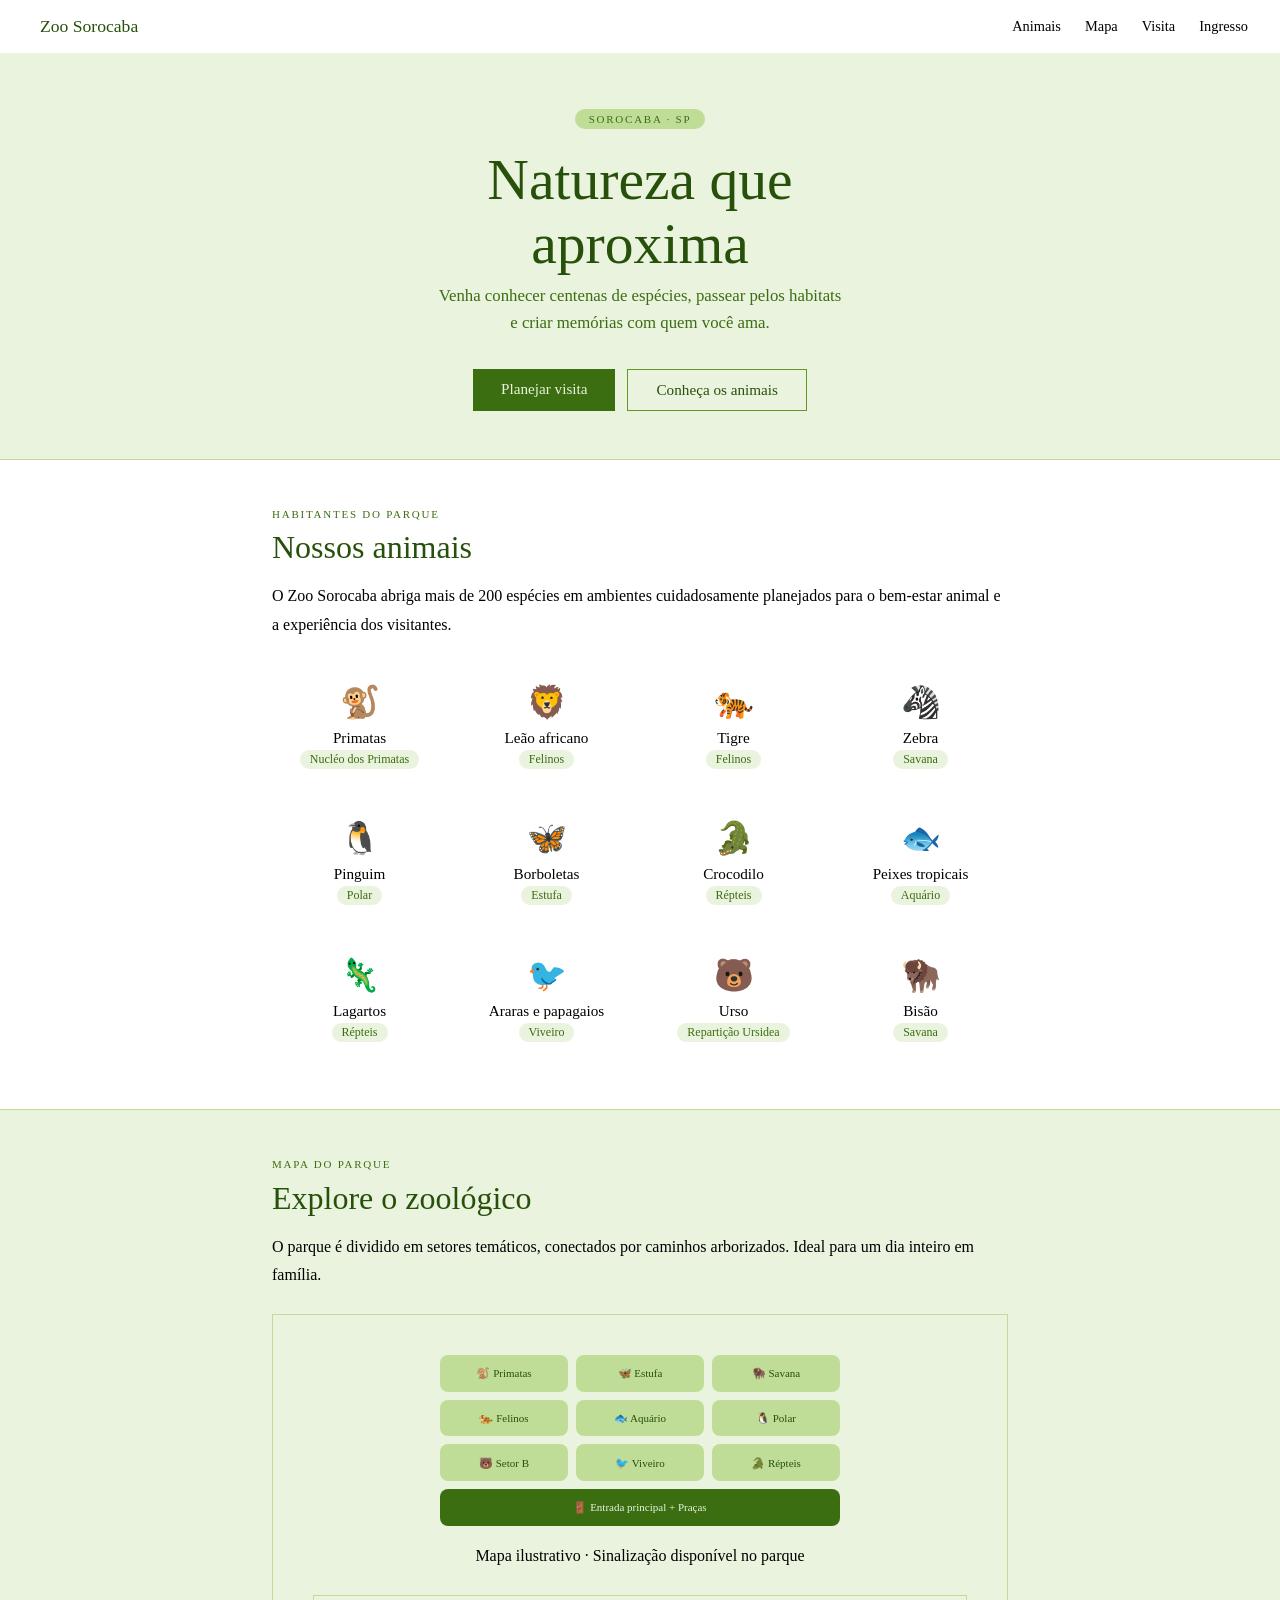
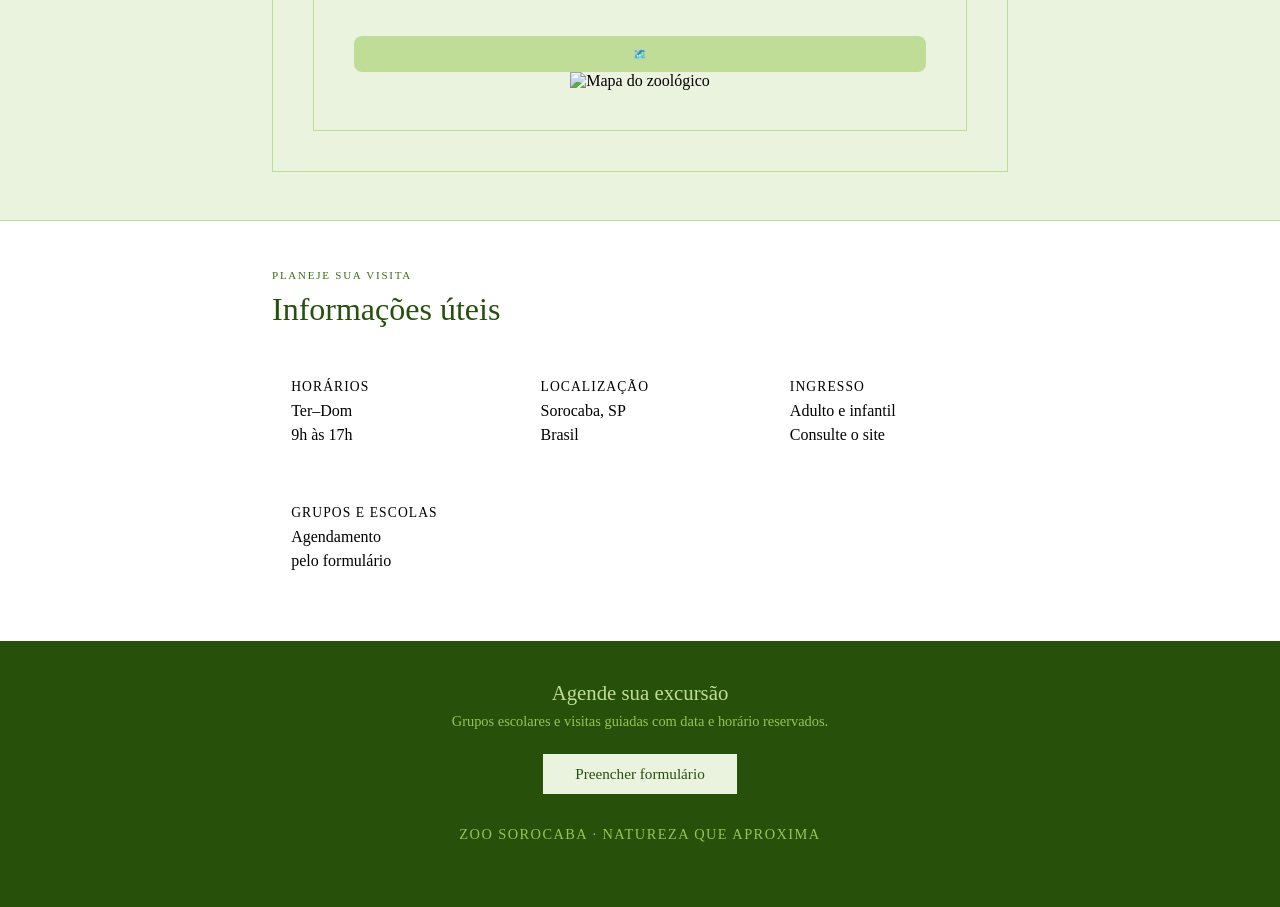
==== zoo_sorocaba_site.html @ bee0865f "Add files via upload" ====
<style>
* { box-sizing: border-box; margin: 0; padding: 0; }

.zoo-root { font-family: var(--font-sans); color: var(--color-text-primary); }

.hero {
  background: #EAF3DE;
  padding: 3.5rem 2rem 3rem;
  text-align: center;
  border-bottom: 0.5px solid #C0DD97;
}
.hero-eyebrow {
  display: inline-block;
  font-size: 11px;
  letter-spacing: 0.16em;
  text-transform: uppercase;
  color: #3B6D11;
  background: #C0DD97;
  padding: 4px 14px;
  border-radius: 20px;
  margin-bottom: 1.2rem;
}
.hero h1 {
  font-size: clamp(2.2rem, 7vw, 3.6rem);
  font-weight: 500;
  color: #27500A;
  line-height: 1.1;
  margin-bottom: 0.5rem;
}
.hero-sub {
  font-size: 1.05rem;
  color: #3B6D11;
  margin-bottom: 2rem;
  line-height: 1.6;
}
.hero-actions { display: flex; gap: 12px; justify-content: center; flex-wrap: wrap; }
.btn-primary {
  display: inline-block;
  background: #3B6D11;
  color: #EAF3DE;
  font-size: 0.95rem;
  font-weight: 500;
  padding: 11px 28px;
  border-radius: var(--border-radius-md);
  text-decoration: none;
  border: none;
  cursor: pointer;
}
.btn-secondary {
  display: inline-block;
  background: transparent;
  color: #27500A;
  font-size: 0.95rem;
  padding: 11px 28px;
  border-radius: var(--border-radius-md);
  text-decoration: none;
  border: 1px solid #639922;
  cursor: pointer;
}

.nav {
  display: flex;
  align-items: center;
  justify-content: space-between;
  padding: 1rem 2rem;
  border-bottom: 0.5px solid var(--color-border-tertiary);
  background: var(--color-background-primary);
}
.nav-logo {
  font-size: 1.1rem;
  font-weight: 500;
  color: #27500A;
  display: flex;
  align-items: center;
  gap: 8px;
}
.nav-links {
  display: flex;
  gap: 1.5rem;
  list-style: none;
  font-size: 0.9rem;
}
.nav-links a { color: var(--color-text-secondary); text-decoration: none; }

.section { padding: 3rem 2rem; max-width: 800px; margin: 0 auto; }

.section-label {
  font-size: 11px;
  letter-spacing: 0.16em;
  text-transform: uppercase;
  color: #3B6D11;
  margin-bottom: 0.6rem;
  display: block;
}
.section h2 {
  font-size: clamp(1.5rem, 4vw, 2rem);
  font-weight: 500;
  color: #27500A;
  margin-bottom: 1rem;
}
.section p {
  font-size: 1rem;
  color: var(--color-text-secondary);
  line-height: 1.8;
}

.divider { border: none; border-top: 0.5px solid var(--color-border-tertiary); }

.animals-grid {
  display: grid;
  grid-template-columns: repeat(auto-fit, minmax(150px, 1fr));
  gap: 12px;
  margin-top: 1.5rem;
}
.animal-card {
  background: var(--color-background-primary);
  border: 0.5px solid var(--color-border-tertiary);
  border-radius: var(--border-radius-lg);
  padding: 1.2rem 1rem;
  text-align: center;
}
.animal-emoji { font-size: 2rem; margin-bottom: 8px; }
.animal-name {
  font-size: 0.95rem;
  font-weight: 500;
  color: var(--color-text-primary);
  margin-bottom: 3px;
}
.animal-sector {
  font-size: 12px;
  color: #3B6D11;
  background: #EAF3DE;
  padding: 2px 10px;
  border-radius: 12px;
  display: inline-block;
}

.bg-green {
  background: #EAF3DE;
  border-top: 0.5px solid #C0DD97;
  border-bottom: 0.5px solid #C0DD97;
}

.infos-grid {
  display: grid;
  grid-template-columns: repeat(auto-fit, minmax(180px, 1fr));
  gap: 12px;
  margin-top: 1.5rem;
}
.info-card {
  background: var(--color-background-primary);
  border: 0.5px solid var(--color-border-tertiary);
  border-radius: var(--border-radius-lg);
  padding: 1.2rem;
}
.info-icon {
  font-size: 1.3rem;
  margin-bottom: 8px;
  color: #3B6D11;
}
.info-title {
  font-size: 0.85rem;
  font-weight: 500;
  color: var(--color-text-secondary);
  text-transform: uppercase;
  letter-spacing: 0.08em;
  margin-bottom: 4px;
}
.info-value {
  font-size: 1rem;
  color: var(--color-text-primary);
  line-height: 1.5;
}

.map-placeholder {
  background: #EAF3DE;
  border: 0.5px solid #C0DD97;
  border-radius: var(--border-radius-lg);
  padding: 2.5rem;
  text-align: center;
  margin-top: 1.5rem;
}
.map-grid {
  display: grid;
  grid-template-columns: repeat(3, 1fr);
  gap: 8px;
  max-width: 400px;
  margin: 0 auto 1rem;
}
.map-cell {
  background: #C0DD97;
  border-radius: 8px;
  padding: 0.7rem 0.5rem;
  font-size: 11px;
  color: #27500A;
  font-weight: 500;
  text-align: center;
  line-height: 1.3;
}
.map-cell.entrada {
  grid-column: span 3;
  background: #3B6D11;
  color: #EAF3DE;
}
.map-caption { font-size: 12px; color: #639922; margin-top: 0.5rem; }

.footer-band {
  background: #27500A;
  padding: 2.5rem 2rem;
  text-align: center;
}
.footer-band h3 { font-size: 1.3rem; font-weight: 500; color: #C0DD97; margin-bottom: 0.5rem; }
.footer-band p { font-size: 0.9rem; color: #97C459; margin-bottom: 1.5rem; }
.footer-band a {
  display: inline-block;
  background: #EAF3DE;
  color: #27500A;
  font-size: 0.95rem;
  font-weight: 500;
  padding: 11px 32px;
  border-radius: var(--border-radius-md);
  text-decoration: none;
}
.footer-fine {
  margin-top: 2rem;
  font-size: 11px;
  color: #3B6D11;
  letter-spacing: 0.1em;
  text-transform: uppercase;
}
</style>
<!DOCTYPE html>
<html lang="pt-BR">
<head>
  <meta charset="UTF-8" />
  <meta name="viewport" content="width=device-width, initial-scale=1.0"/>
  <title>Zoológico de Sorocaba</title>
  <link href="https://fonts.googleapis.com/css2?family=Cormorant+Garamond:ital,wght@0,300;0,400;0,600;1,300;1,400&family=IM+Fell+English:ital@0;1&family=Cinzel:wght@400;600&display=swap" rel="stylesheet"/>
  <link rel="icon" type="image/x-icon" href="IconZOO.jpeg">
  
</head>


<body>
<div class="zoo-root">

  <nav class="nav">
    <div class="nav-logo">
      <i class="ti ti-leaf" aria-hidden="true" style="font-size:20px;"></i>
      Zoo Sorocaba
    </div>
    <ul class="nav-links">
      <li><a href="#">Animais</a></li>
      <li><a href="#">Mapa</a></li>
      <li><a href="#">Visita</a></li>
      <li><a href="#">Ingresso</a></li>
    </ul>
  </nav>

  <div class="hero">
    <span class="hero-eyebrow">Sorocaba · SP</span>
    <h1>Natureza que<br>aproxima</h1>
    <p class="hero-sub">Venha conhecer centenas de espécies, passear pelos habitats<br>e criar memórias com quem você ama.</p>
    <div class="hero-actions">
      <a href="https://forms.gle/qvpczK7C5ZkWPb7dA" target="_blank" class="btn-primary">Planejar visita</a>
      <a href="#animais" class="btn-secondary">Conheça os animais</a>
    </div>
  </div>

  <section class="section" id="animais">
    <span class="section-label">Habitantes do parque</span>
    <h2>Nossos animais</h2>
    <p>O Zoo Sorocaba abriga mais de 200 espécies em ambientes cuidadosamente planejados para o bem-estar animal e a experiência dos visitantes.</p>

    <div class="animals-grid">
      <div class="animal-card">
        <div class="animal-emoji">🐒</div>
        <div class="animal-name">Primatas</div>
        <div class="animal-sector">Nucléo dos Primatas</div>
      </div>
      <div class="animal-card">
        <div class="animal-emoji">🦁</div>
        <div class="animal-name">Leão africano</div>
        <div class="animal-sector">Felinos</div>
      </div>
      <div class="animal-card">
        <div class="animal-emoji">🐅</div>
        <div class="animal-name">Tigre</div>
        <div class="animal-sector">Felinos</div>
      </div>
      <div class="animal-card">
        <div class="animal-emoji">🦓</div>
        <div class="animal-name">Zebra</div>
        <div class="animal-sector">Savana</div>
      </div>
      <div class="animal-card">
        <div class="animal-emoji">🐧</div>
        <div class="animal-name">Pinguim</div>
        <div class="animal-sector">Polar</div>
      </div>
      <div class="animal-card">
        <div class="animal-emoji">🦋</div>
        <div class="animal-name">Borboletas</div>
        <div class="animal-sector">Estufa</div>
      </div>
      <div class="animal-card">
        <div class="animal-emoji">🐊</div>
        <div class="animal-name">Crocodilo</div>
        <div class="animal-sector">Répteis</div>
      </div>
      <div class="animal-card">
        <div class="animal-emoji">🐟</div>
        <div class="animal-name">Peixes tropicais</div>
        <div class="animal-sector">Aquário</div>
      </div>
      <div class="animal-card">
        <div class="animal-emoji">🦎</div>
        <div class="animal-name">Lagartos</div>
        <div class="animal-sector">Répteis</div>
      </div>
      <div class="animal-card">
        <div class="animal-emoji">🐦</div>
        <div class="animal-name">Araras e papagaios</div>
        <div class="animal-sector">Viveiro</div>
      </div>
      <div class="animal-card">
        <div class="animal-emoji">🐻</div>
        <div class="animal-name">Urso</div>
        <div class="animal-sector">Repartição Ursidea</div>
      </div>
      <div class="animal-card">
        <div class="animal-emoji">🦬</div>
        <div class="animal-name">Bisão</div>
        <div class="animal-sector">Savana</div>
      </div>
    </div>
  </section>

  <hr class="divider">

  <div class="bg-green">
    <section class="section">
      <span class="section-label">Mapa do parque</span>
      <h2>Explore o zoológico</h2>
      <p>O parque é dividido em setores temáticos, conectados por caminhos arborizados. Ideal para um dia inteiro em família.</p>

      <div class="map-placeholder">
        <div class="map-grid">
          <div class="map-cell">🐒 Primatas</div>
          <div class="map-cell">🦋 Estufa</div>
          <div class="map-cell">🦬 Savana</div>
          <div class="map-cell">🐅 Felinos</div>
          <div class="map-cell">🐟 Aquário</div>
          <div class="map-cell">🐧 Polar</div>
          <div class="map-cell">🐻 Setor B</div>
          <div class="map-cell">🐦 Viveiro</div>
          <div class="map-cell">🐊 Répteis</div>
          <div class="map-cell entrada">🚪 Entrada principal + Praças</div>
        </div>
        <p class="map-caption">Mapa ilustrativo · Sinalização disponível no parque</p>
        <div class="map-placeholder">
          <div class="map-cell">🗺️</div>
          <img src="mapaZOO.jpg" alt="Mapa do zoológico">
        </div>
      </div>
    </section>
  </div>

  <hr class="divider">

  <section class="section">
    <span class="section-label">Planeje sua visita</span>
    <h2>Informações úteis</h2>

    <div class="infos-grid">
      <div class="info-card">
        <div class="info-icon"><i class="ti ti-clock" aria-hidden="true"></i></div>
        <div class="info-title">Horários</div>
        <div class="info-value">Ter–Dom<br>9h às 17h</div>
      </div>
      <div class="info-card">
        <div class="info-icon"><i class="ti ti-map-pin" aria-hidden="true"></i></div>
        <div class="info-title">Localização</div>
        <div class="info-value">Sorocaba, SP<br>Brasil</div>
      </div>
      <div class="info-card">
        <div class="info-icon"><i class="ti ti-ticket" aria-hidden="true"></i></div>
        <div class="info-title">Ingresso</div>
        <div class="info-value">Adulto e infantil<br>Consulte o site</div>
      </div>
      <div class="info-card">
        <div class="info-icon"><i class="ti ti-users" aria-hidden="true"></i></div>
        <div class="info-title">Grupos e escolas</div>
        <div class="info-value">Agendamento<br>pelo formulário</div>
      </div>
    </div>
  </section>

  <div class="footer-band">
    <h3>Agende sua excursão</h3>
    <p>Grupos escolares e visitas guiadas com data e horário reservados.</p>
    <a href="https://forms.gle/qvpczK7C5ZkWPb7dA" target="_blank">Preencher formulário</a>
    <p class="footer-fine">Zoo Sorocaba · Natureza que aproxima</p>
  </div>

</div>
</body>
</html>
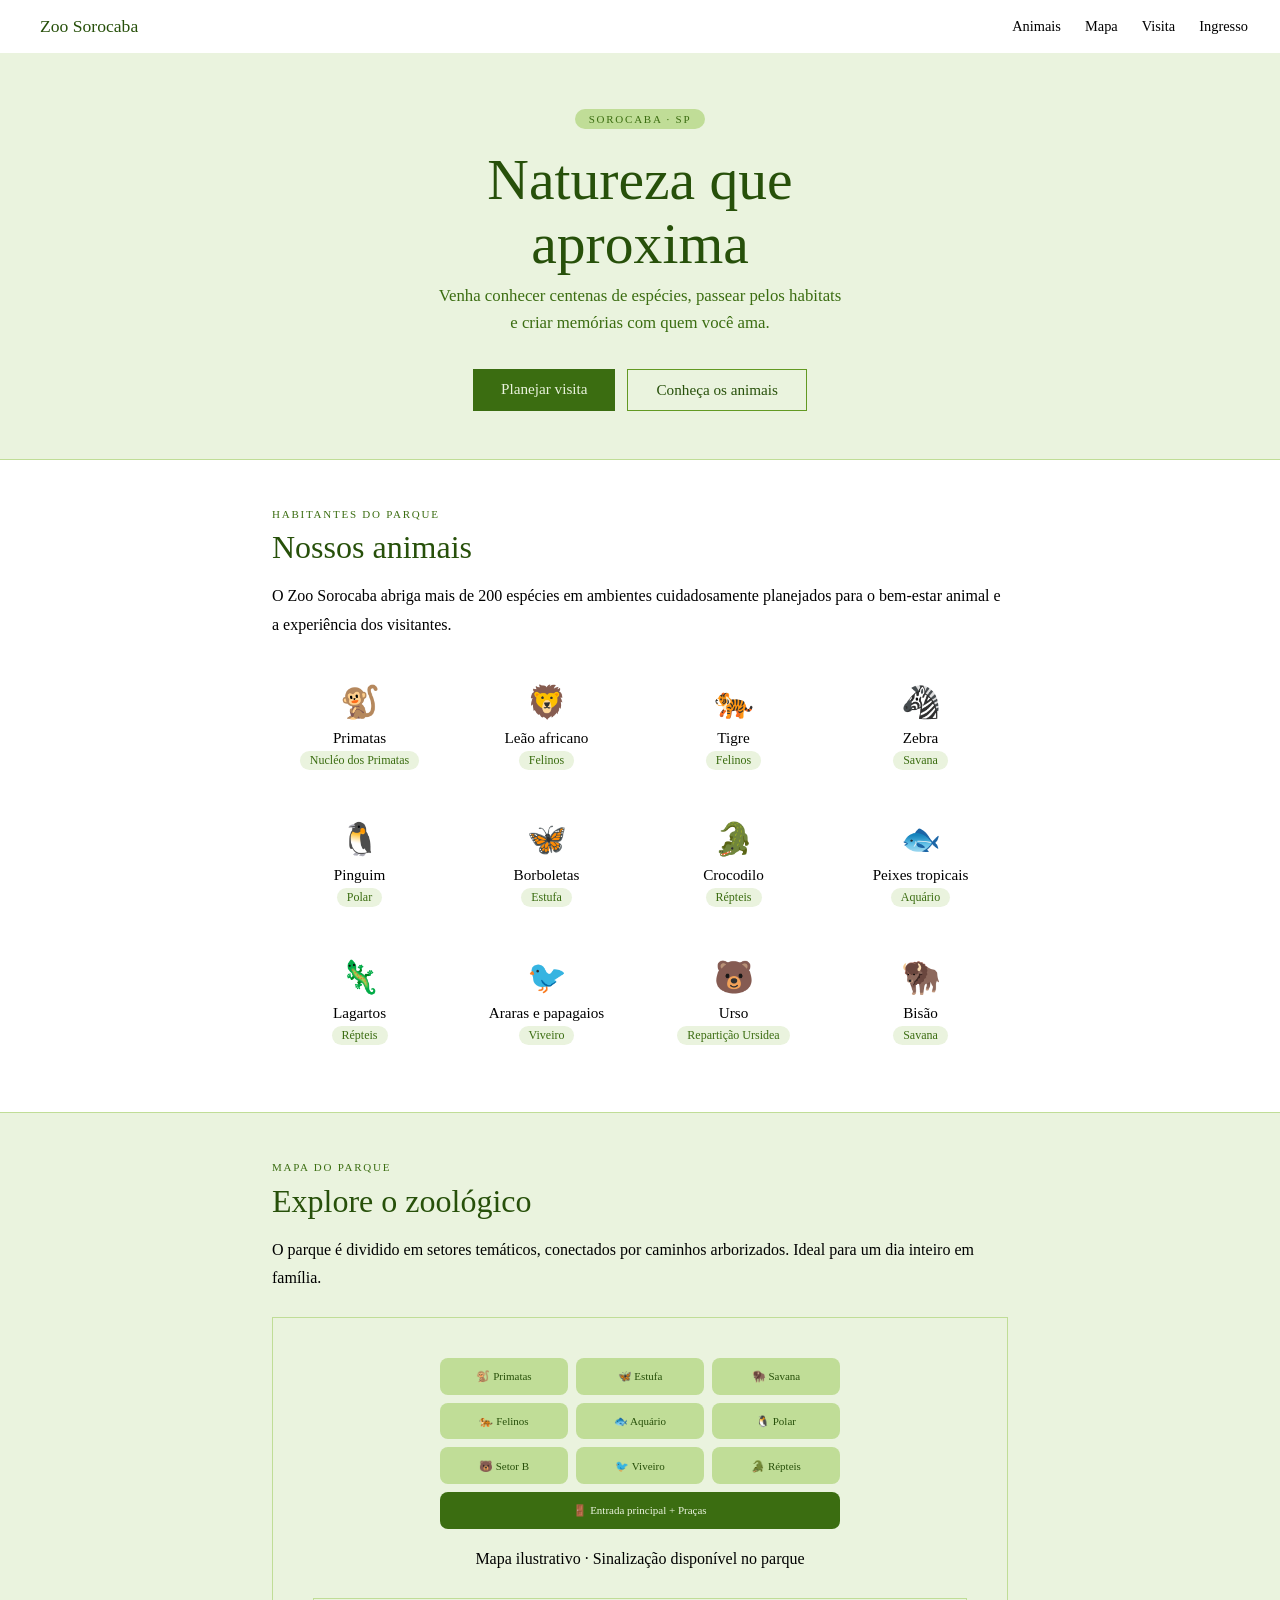
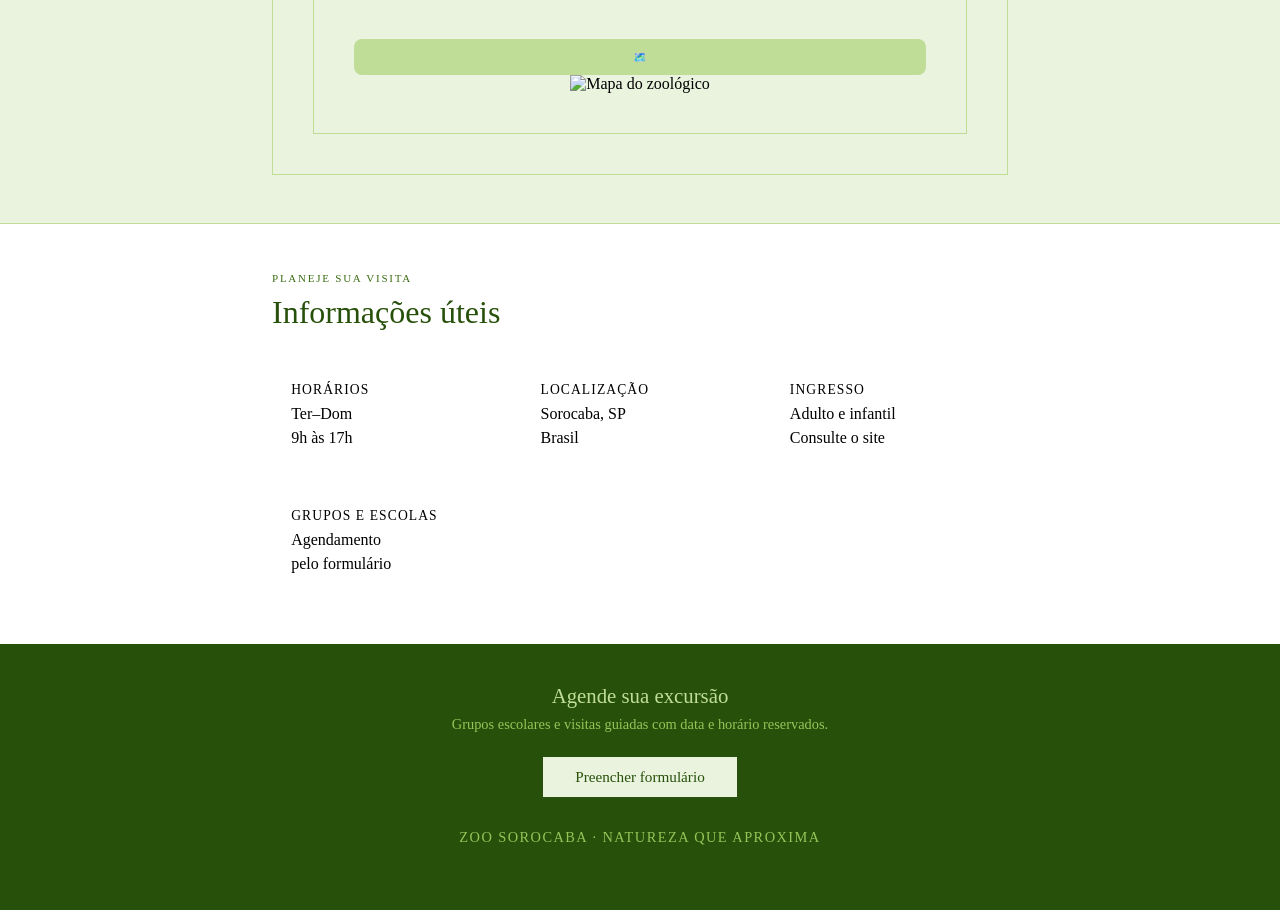
==== commit 852d27d9: "Add files via upload" ====
--- a/zoo_sorocaba_site.html
+++ b/zoo_sorocaba_site.html
@@ -1,246 +1,14 @@
-
-<style>
-* { box-sizing: border-box; margin: 0; padding: 0; }
-
-.zoo-root { font-family: var(--font-sans); color: var(--color-text-primary); }
-
-.hero {
-  background: #EAF3DE;
-  padding: 3.5rem 2rem 3rem;
-  text-align: center;
-  border-bottom: 0.5px solid #C0DD97;
-}
-.hero-eyebrow {
-  display: inline-block;
-  font-size: 11px;
-  letter-spacing: 0.16em;
-  text-transform: uppercase;
-  color: #3B6D11;
-  background: #C0DD97;
-  padding: 4px 14px;
-  border-radius: 20px;
-  margin-bottom: 1.2rem;
-}
-.hero h1 {
-  font-size: clamp(2.2rem, 7vw, 3.6rem);
-  font-weight: 500;
-  color: #27500A;
-  line-height: 1.1;
-  margin-bottom: 0.5rem;
-}
-.hero-sub {
-  font-size: 1.05rem;
-  color: #3B6D11;
-  margin-bottom: 2rem;
-  line-height: 1.6;
-}
-.hero-actions { display: flex; gap: 12px; justify-content: center; flex-wrap: wrap; }
-.btn-primary {
-  display: inline-block;
-  background: #3B6D11;
-  color: #EAF3DE;
-  font-size: 0.95rem;
-  font-weight: 500;
-  padding: 11px 28px;
-  border-radius: var(--border-radius-md);
-  text-decoration: none;
-  border: none;
-  cursor: pointer;
-}
-.btn-secondary {
-  display: inline-block;
-  background: transparent;
-  color: #27500A;
-  font-size: 0.95rem;
-  padding: 11px 28px;
-  border-radius: var(--border-radius-md);
-  text-decoration: none;
-  border: 1px solid #639922;
-  cursor: pointer;
-}
-
-.nav {
-  display: flex;
-  align-items: center;
-  justify-content: space-between;
-  padding: 1rem 2rem;
-  border-bottom: 0.5px solid var(--color-border-tertiary);
-  background: var(--color-background-primary);
-}
-.nav-logo {
-  font-size: 1.1rem;
-  font-weight: 500;
-  color: #27500A;
-  display: flex;
-  align-items: center;
-  gap: 8px;
-}
-.nav-links {
-  display: flex;
-  gap: 1.5rem;
-  list-style: none;
-  font-size: 0.9rem;
-}
-.nav-links a { color: var(--color-text-secondary); text-decoration: none; }
-
-.section { padding: 3rem 2rem; max-width: 800px; margin: 0 auto; }
-
-.section-label {
-  font-size: 11px;
-  letter-spacing: 0.16em;
-  text-transform: uppercase;
-  color: #3B6D11;
-  margin-bottom: 0.6rem;
-  display: block;
-}
-.section h2 {
-  font-size: clamp(1.5rem, 4vw, 2rem);
-  font-weight: 500;
-  color: #27500A;
-  margin-bottom: 1rem;
-}
-.section p {
-  font-size: 1rem;
-  color: var(--color-text-secondary);
-  line-height: 1.8;
-}
-
-.divider { border: none; border-top: 0.5px solid var(--color-border-tertiary); }
-
-.animals-grid {
-  display: grid;
-  grid-template-columns: repeat(auto-fit, minmax(150px, 1fr));
-  gap: 12px;
-  margin-top: 1.5rem;
-}
-.animal-card {
-  background: var(--color-background-primary);
-  border: 0.5px solid var(--color-border-tertiary);
-  border-radius: var(--border-radius-lg);
-  padding: 1.2rem 1rem;
-  text-align: center;
-}
-.animal-emoji { font-size: 2rem; margin-bottom: 8px; }
-.animal-name {
-  font-size: 0.95rem;
-  font-weight: 500;
-  color: var(--color-text-primary);
-  margin-bottom: 3px;
-}
-.animal-sector {
-  font-size: 12px;
-  color: #3B6D11;
-  background: #EAF3DE;
-  padding: 2px 10px;
-  border-radius: 12px;
-  display: inline-block;
-}
-
-.bg-green {
-  background: #EAF3DE;
-  border-top: 0.5px solid #C0DD97;
-  border-bottom: 0.5px solid #C0DD97;
-}
-
-.infos-grid {
-  display: grid;
-  grid-template-columns: repeat(auto-fit, minmax(180px, 1fr));
-  gap: 12px;
-  margin-top: 1.5rem;
-}
-.info-card {
-  background: var(--color-background-primary);
-  border: 0.5px solid var(--color-border-tertiary);
-  border-radius: var(--border-radius-lg);
-  padding: 1.2rem;
-}
-.info-icon {
-  font-size: 1.3rem;
-  margin-bottom: 8px;
-  color: #3B6D11;
-}
-.info-title {
-  font-size: 0.85rem;
-  font-weight: 500;
-  color: var(--color-text-secondary);
-  text-transform: uppercase;
-  letter-spacing: 0.08em;
-  margin-bottom: 4px;
-}
-.info-value {
-  font-size: 1rem;
-  color: var(--color-text-primary);
-  line-height: 1.5;
-}
-
-.map-placeholder {
-  background: #EAF3DE;
-  border: 0.5px solid #C0DD97;
-  border-radius: var(--border-radius-lg);
-  padding: 2.5rem;
-  text-align: center;
-  margin-top: 1.5rem;
-}
-.map-grid {
-  display: grid;
-  grid-template-columns: repeat(3, 1fr);
-  gap: 8px;
-  max-width: 400px;
-  margin: 0 auto 1rem;
-}
-.map-cell {
-  background: #C0DD97;
-  border-radius: 8px;
-  padding: 0.7rem 0.5rem;
-  font-size: 11px;
-  color: #27500A;
-  font-weight: 500;
-  text-align: center;
-  line-height: 1.3;
-}
-.map-cell.entrada {
-  grid-column: span 3;
-  background: #3B6D11;
-  color: #EAF3DE;
-}
-.map-caption { font-size: 12px; color: #639922; margin-top: 0.5rem; }
-
-.footer-band {
-  background: #27500A;
-  padding: 2.5rem 2rem;
-  text-align: center;
-}
-.footer-band h3 { font-size: 1.3rem; font-weight: 500; color: #C0DD97; margin-bottom: 0.5rem; }
-.footer-band p { font-size: 0.9rem; color: #97C459; margin-bottom: 1.5rem; }
-.footer-band a {
-  display: inline-block;
-  background: #EAF3DE;
-  color: #27500A;
-  font-size: 0.95rem;
-  font-weight: 500;
-  padding: 11px 32px;
-  border-radius: var(--border-radius-md);
-  text-decoration: none;
-}
-.footer-fine {
-  margin-top: 2rem;
-  font-size: 11px;
-  color: #3B6D11;
-  letter-spacing: 0.1em;
-  text-transform: uppercase;
-}
-</style>
 <!DOCTYPE html>
 <html lang="pt-BR">
 <head>
   <meta charset="UTF-8" />
   <meta name="viewport" content="width=device-width, initial-scale=1.0"/>
   <title>Zoológico de Sorocaba</title>
+  <link rel="stylesheet" href="estiloZOO.css">
   <link href="https://fonts.googleapis.com/css2?family=Cormorant+Garamond:ital,wght@0,300;0,400;0,600;1,300;1,400&family=IM+Fell+English:ital@0;1&family=Cinzel:wght@400;600&display=swap" rel="stylesheet"/>
   <link rel="icon" type="image/x-icon" href="IconZOO.jpeg">
   
 </head>
-
 
 <body>
 <div class="zoo-root">
--- a/estiloZOO.css
+++ b/estiloZOO.css
@@ -0,0 +1,229 @@
+* { box-sizing: border-box; margin: 0; padding: 0; }
+
+.zoo-root { font-family: var(--font-sans); color: var(--color-text-primary); }
+
+.hero {
+  background: #EAF3DE;
+  padding: 3.5rem 2rem 3rem;
+  text-align: center;
+  border-bottom: 0.5px solid #C0DD97;
+}
+.hero-eyebrow {
+  display: inline-block;
+  font-size: 11px;
+  letter-spacing: 0.16em;
+  text-transform: uppercase;
+  color: #3B6D11;
+  background: #C0DD97;
+  padding: 4px 14px;
+  border-radius: 20px;
+  margin-bottom: 1.2rem;
+}
+.hero h1 {
+  font-size: clamp(2.2rem, 7vw, 3.6rem);
+  font-weight: 500;
+  color: #27500A;
+  line-height: 1.1;
+  margin-bottom: 0.5rem;
+}
+.hero-sub {
+  font-size: 1.05rem;
+  color: #3B6D11;
+  margin-bottom: 2rem;
+  line-height: 1.6;
+}
+.hero-actions { display: flex; gap: 12px; justify-content: center; flex-wrap: wrap; }
+.btn-primary {
+  display: inline-block;
+  background: #3B6D11;
+  color: #EAF3DE;
+  font-size: 0.95rem;
+  font-weight: 500;
+  padding: 11px 28px;
+  border-radius: var(--border-radius-md);
+  text-decoration: none;
+  border: none;
+  cursor: pointer;
+}
+.btn-secondary {
+  display: inline-block;
+  background: transparent;
+  color: #27500A;
+  font-size: 0.95rem;
+  padding: 11px 28px;
+  border-radius: var(--border-radius-md);
+  text-decoration: none;
+  border: 1px solid #639922;
+  cursor: pointer;
+}
+
+.nav {
+  display: flex;
+  align-items: center;
+  justify-content: space-between;
+  padding: 1rem 2rem;
+  border-bottom: 0.5px solid var(--color-border-tertiary);
+  background: var(--color-background-primary);
+}
+.nav-logo {
+  font-size: 1.1rem;
+  font-weight: 500;
+  color: #27500A;
+  display: flex;
+  align-items: center;
+  gap: 8px;
+}
+.nav-links {
+  display: flex;
+  gap: 1.5rem;
+  list-style: none;
+  font-size: 0.9rem;
+}
+.nav-links a { color: var(--color-text-secondary); text-decoration: none; }
+
+.section { padding: 3rem 2rem; max-width: 800px; margin: 0 auto; }
+
+.section-label {
+  font-size: 11px;
+  letter-spacing: 0.16em;
+  text-transform: uppercase;
+  color: #3B6D11;
+  margin-bottom: 0.6rem;
+  display: block;
+}
+.section h2 {
+  font-size: clamp(1.5rem, 4vw, 2rem);
+  font-weight: 500;
+  color: #27500A;
+  margin-bottom: 1rem;
+}
+.section p {
+  font-size: 1rem;
+  color: var(--color-text-secondary);
+  line-height: 1.8;
+}
+
+.divider { border: none; border-top: 0.5px solid var(--color-border-tertiary); }
+
+.animals-grid {
+  display: grid;
+  grid-template-columns: repeat(auto-fit, minmax(150px, 1fr));
+  gap: 12px;
+  margin-top: 1.5rem;
+}
+.animal-card {
+  background: var(--color-background-primary);
+  border: 0.5px solid var(--color-border-tertiary);
+  border-radius: var(--border-radius-lg);
+  padding: 1.2rem 1rem;
+  text-align: center;
+}
+.animal-emoji { font-size: 2rem; margin-bottom: 8px; }
+.animal-name {
+  font-size: 0.95rem;
+  font-weight: 500;
+  color: var(--color-text-primary);
+  margin-bottom: 3px;
+}
+.animal-sector {
+  font-size: 12px;
+  color: #3B6D11;
+  background: #EAF3DE;
+  padding: 2px 10px;
+  border-radius: 12px;
+  display: inline-block;
+}
+
+.bg-green {
+  background: #EAF3DE;
+  border-top: 0.5px solid #C0DD97;
+  border-bottom: 0.5px solid #C0DD97;
+}
+
+.infos-grid {
+  display: grid;
+  grid-template-columns: repeat(auto-fit, minmax(180px, 1fr));
+  gap: 12px;
+  margin-top: 1.5rem;
+}
+.info-card {
+  background: var(--color-background-primary);
+  border: 0.5px solid var(--color-border-tertiary);
+  border-radius: var(--border-radius-lg);
+  padding: 1.2rem;
+}
+.info-icon {
+  font-size: 1.3rem;
+  margin-bottom: 8px;
+  color: #3B6D11;
+}
+.info-title {
+  font-size: 0.85rem;
+  font-weight: 500;
+  color: var(--color-text-secondary);
+  text-transform: uppercase;
+  letter-spacing: 0.08em;
+  margin-bottom: 4px;
+}
+.info-value {
+  font-size: 1rem;
+  color: var(--color-text-primary);
+  line-height: 1.5;
+}
+
+.map-placeholder {
+  background: #EAF3DE;
+  border: 0.5px solid #C0DD97;
+  border-radius: var(--border-radius-lg);
+  padding: 2.5rem;
+  text-align: center;
+  margin-top: 1.5rem;
+}
+.map-grid {
+  display: grid;
+  grid-template-columns: repeat(3, 1fr);
+  gap: 8px;
+  max-width: 400px;
+  margin: 0 auto 1rem;
+}
+.map-cell {
+  background: #C0DD97;
+  border-radius: 8px;
+  padding: 0.7rem 0.5rem;
+  font-size: 11px;
+  color: #27500A;
+  font-weight: 500;
+  text-align: center;
+  line-height: 1.3;
+}
+.map-cell.entrada {
+  grid-column: span 3;
+  background: #3B6D11;
+  color: #EAF3DE;
+}
+.map-caption { font-size: 12px; color: #639922; margin-top: 0.5rem; }
+
+.footer-band {
+  background: #27500A;
+  padding: 2.5rem 2rem;
+  text-align: center;
+}
+.footer-band h3 { font-size: 1.3rem; font-weight: 500; color: #C0DD97; margin-bottom: 0.5rem; }
+.footer-band p { font-size: 0.9rem; color: #97C459; margin-bottom: 1.5rem; }
+.footer-band a {
+  display: inline-block;
+  background: #EAF3DE;
+  color: #27500A;
+  font-size: 0.95rem;
+  font-weight: 500;
+  padding: 11px 32px;
+  border-radius: var(--border-radius-md);
+  text-decoration: none;
+}
+.footer-fine {
+  margin-top: 2rem;
+  font-size: 11px;
+  color: #3B6D11;
+  letter-spacing: 0.1em;
+  text-transform: uppercase;
+}
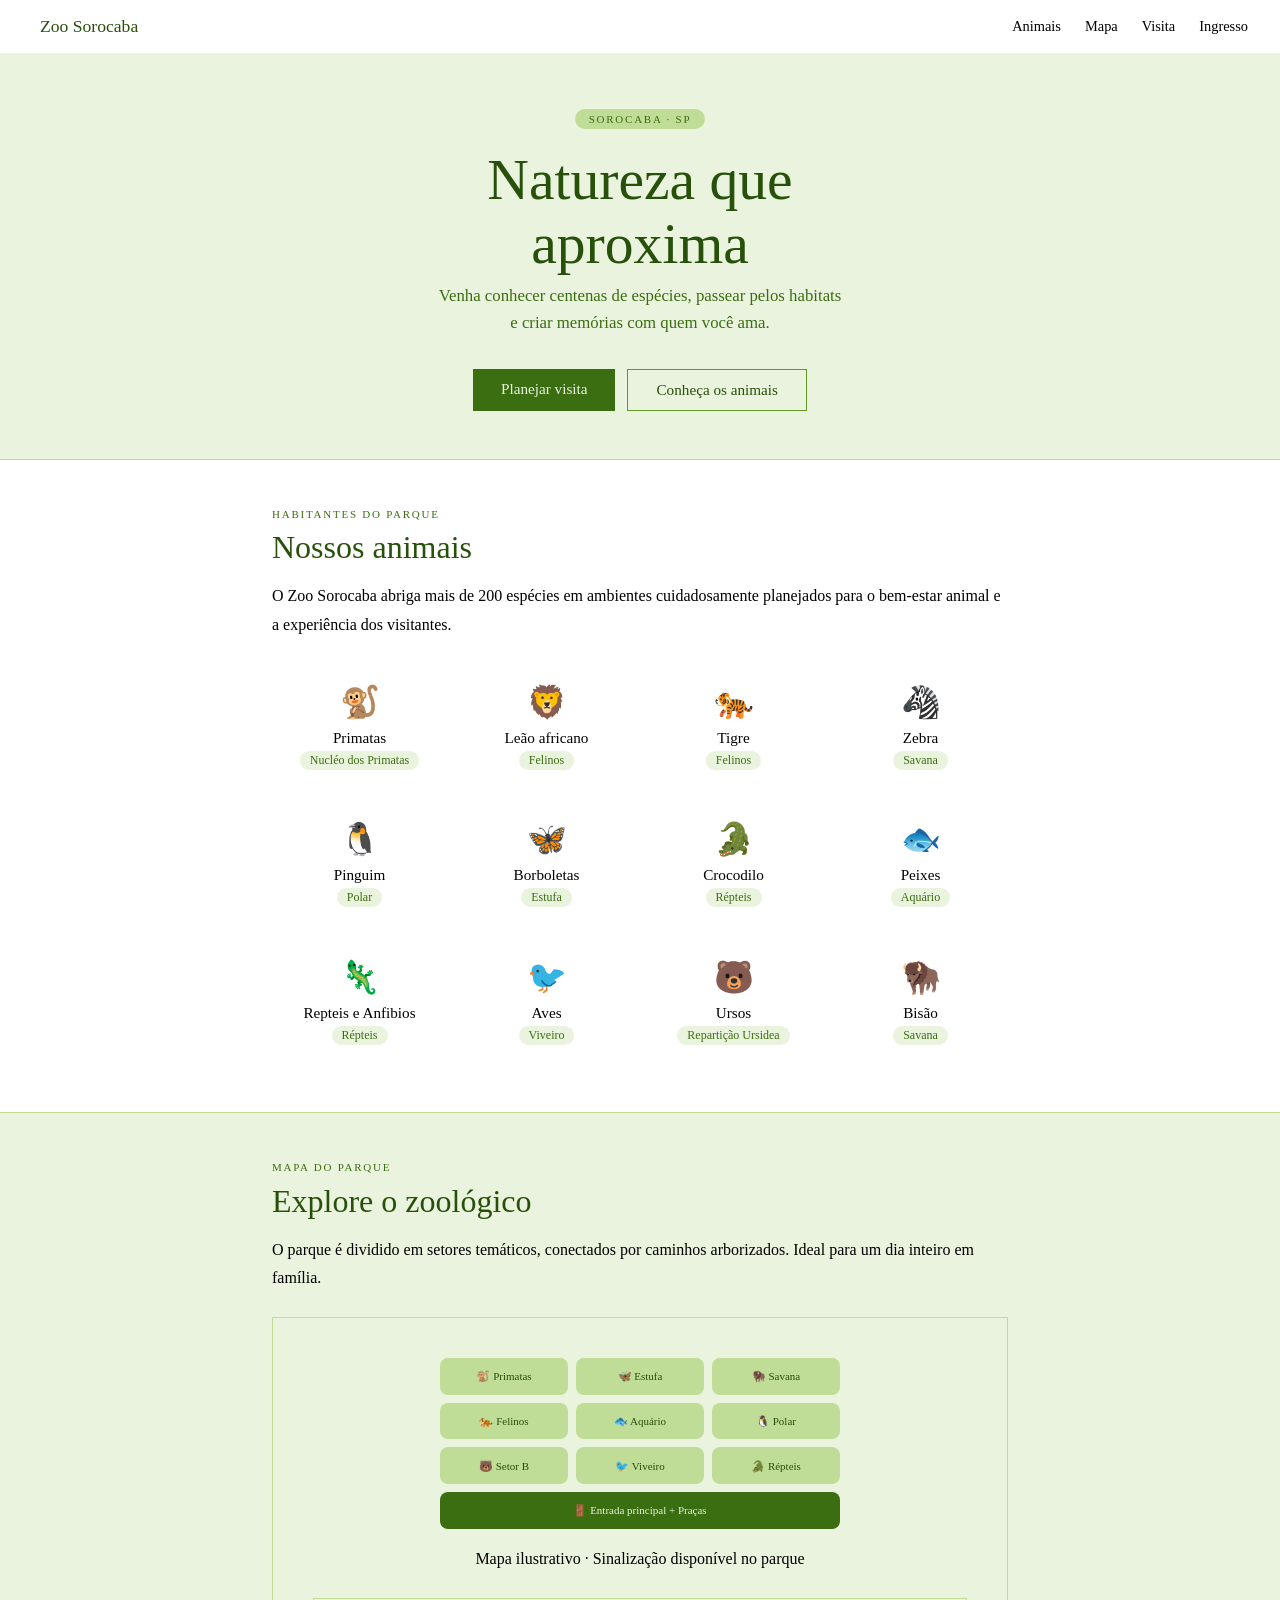
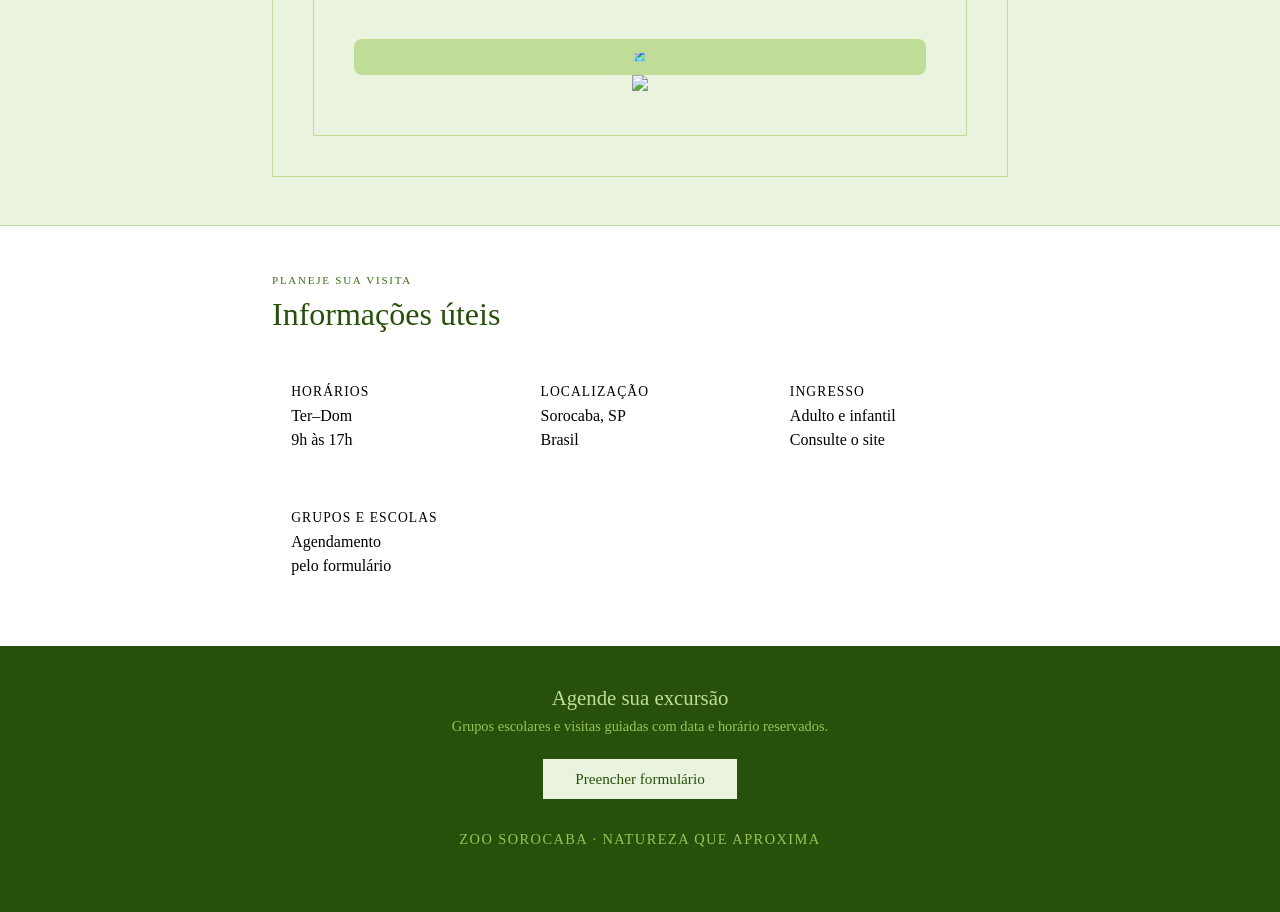
==== commit 70ceb35c: "Add files via upload" ====
--- a/zoo_sorocaba_site.html
+++ b/zoo_sorocaba_site.html
@@ -6,7 +6,7 @@
   <title>Zoológico de Sorocaba</title>
   <link rel="stylesheet" href="estiloZOO.css">
   <link href="https://fonts.googleapis.com/css2?family=Cormorant+Garamond:ital,wght@0,300;0,400;0,600;1,300;1,400&family=IM+Fell+English:ital@0;1&family=Cinzel:wght@400;600&display=swap" rel="stylesheet"/>
-  <link rel="icon" type="image/x-icon" href="IconZOO.jpeg">
+  <link rel="icon" type="image/x-icon" href="iconZOO.jpg">
   
 </head>
 
@@ -79,22 +79,22 @@
       </div>
       <div class="animal-card">
         <div class="animal-emoji">🐟</div>
-        <div class="animal-name">Peixes tropicais</div>
+        <div class="animal-name">Peixes</div>
         <div class="animal-sector">Aquário</div>
       </div>
       <div class="animal-card">
         <div class="animal-emoji">🦎</div>
-        <div class="animal-name">Lagartos</div>
+        <div class="animal-name">Repteis e Anfibios</div>
         <div class="animal-sector">Répteis</div>
       </div>
       <div class="animal-card">
         <div class="animal-emoji">🐦</div>
-        <div class="animal-name">Araras e papagaios</div>
+        <div class="animal-name">Aves</div>
         <div class="animal-sector">Viveiro</div>
       </div>
       <div class="animal-card">
         <div class="animal-emoji">🐻</div>
-        <div class="animal-name">Urso</div>
+        <div class="animal-name">Ursos</div>
         <div class="animal-sector">Repartição Ursidea</div>
       </div>
       <div class="animal-card">
@@ -129,7 +129,7 @@
         <p class="map-caption">Mapa ilustrativo · Sinalização disponível no parque</p>
         <div class="map-placeholder">
           <div class="map-cell">🗺️</div>
-          <img src="mapaZOO.jpg" alt="Mapa do zoológico">
+          <img src="mapaZOO.jpg">
         </div>
       </div>
     </section>
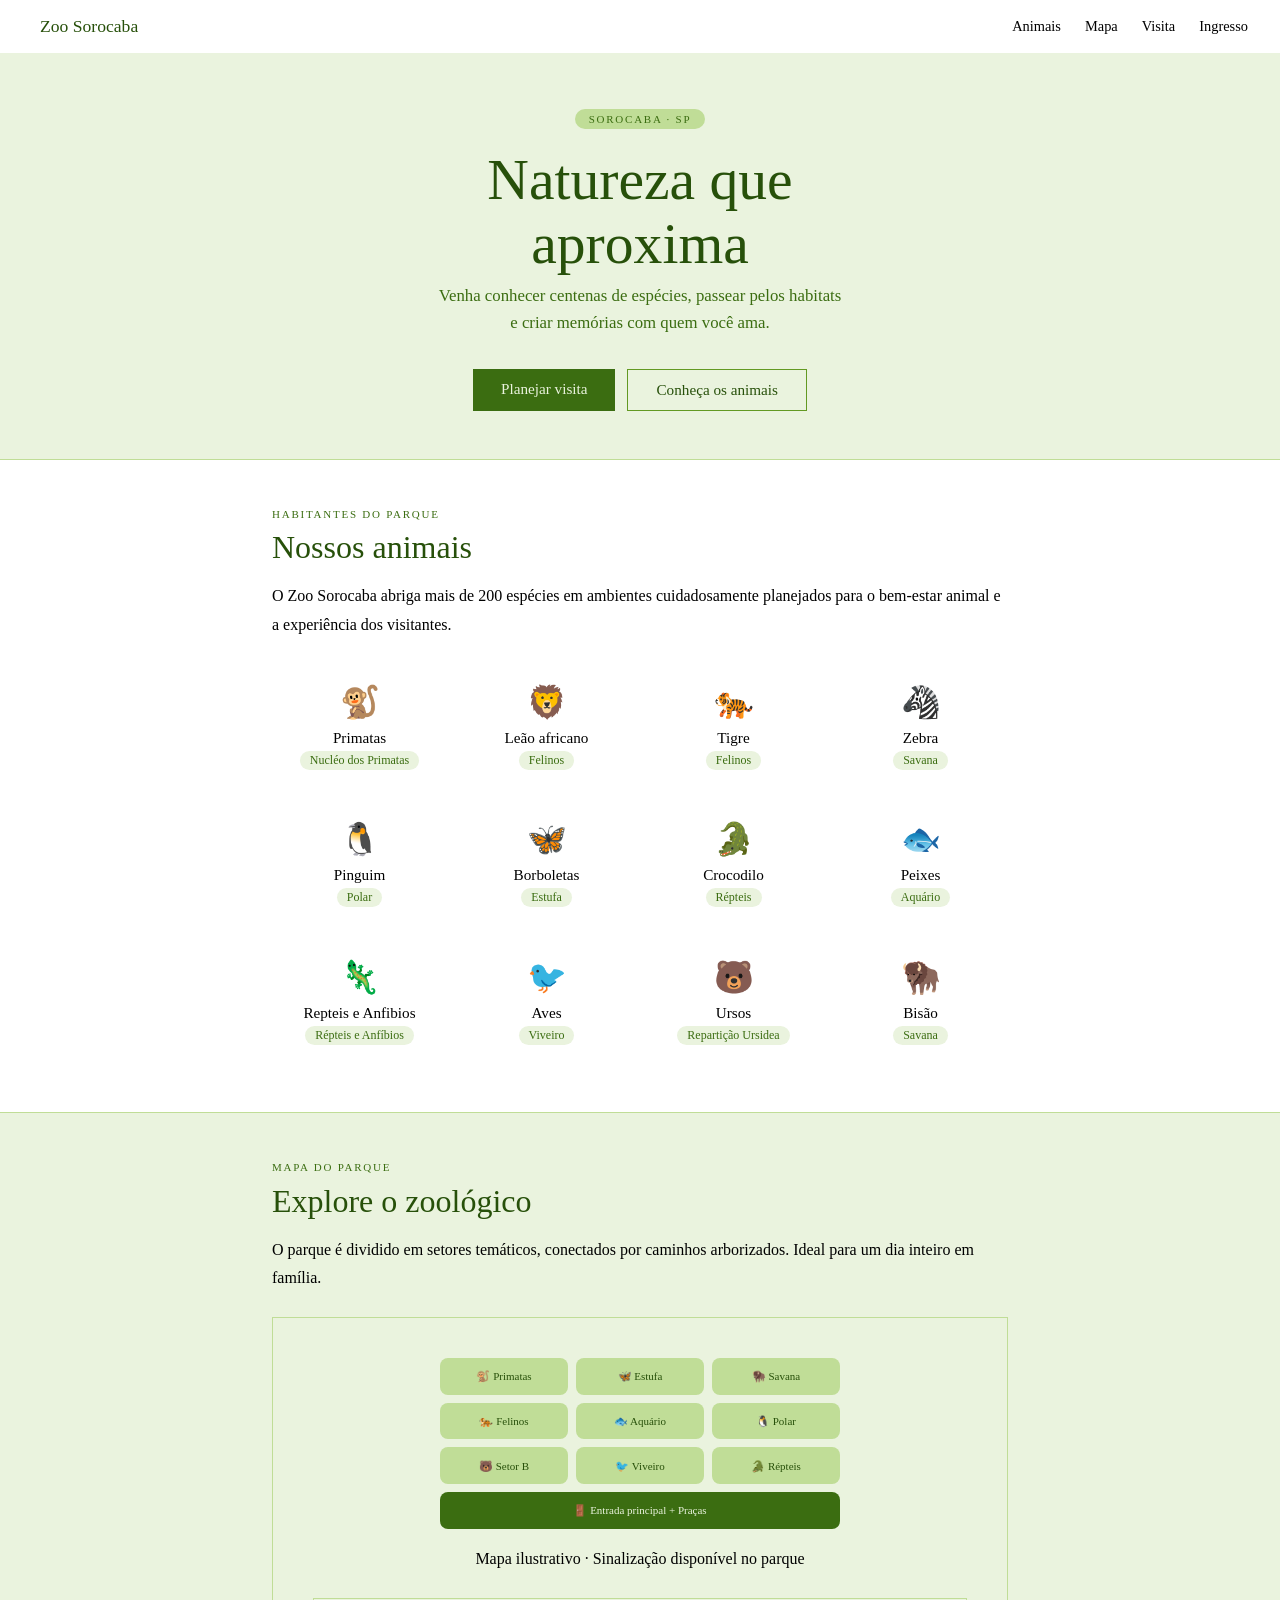
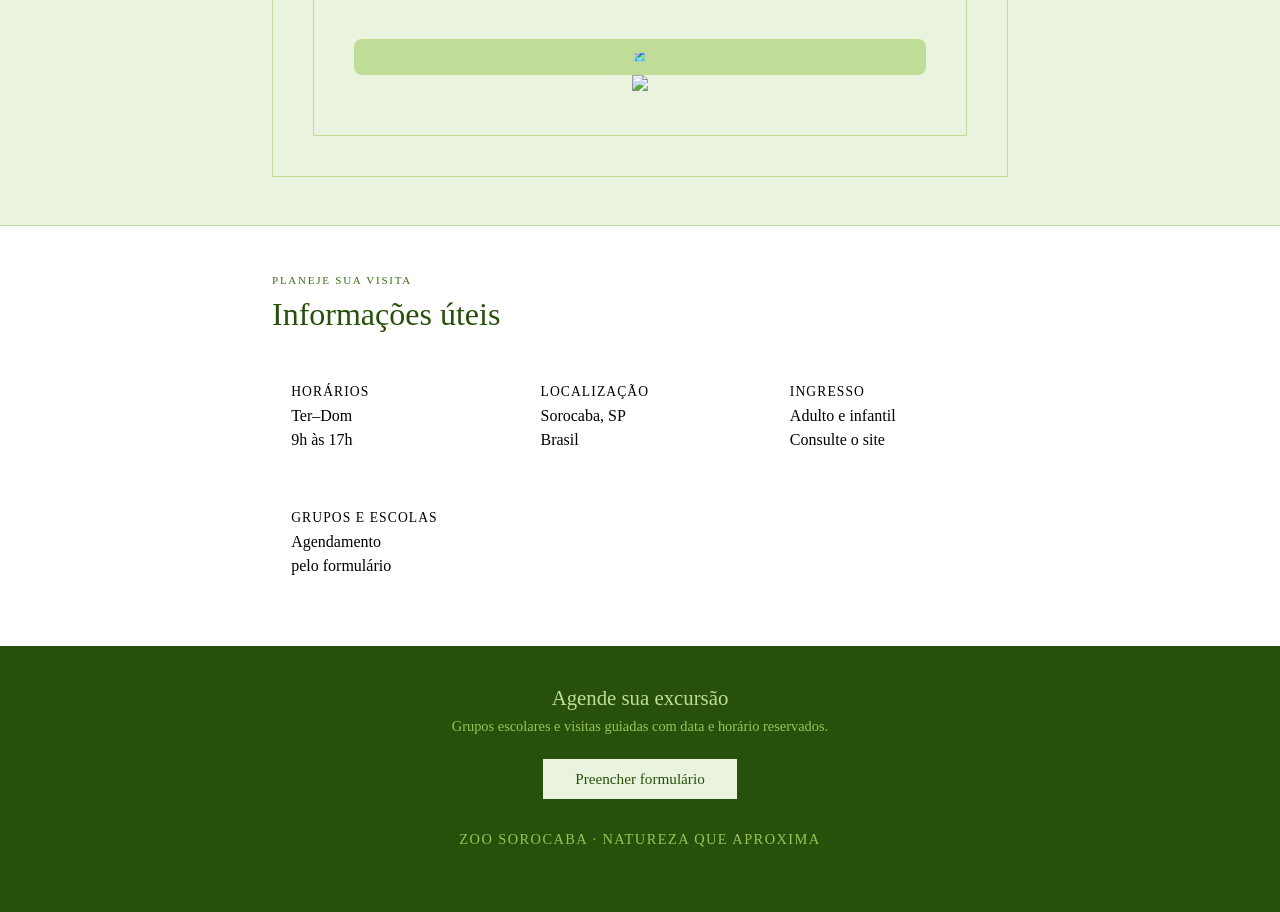
==== commit f99fa031: "Add files via upload" ====
--- a/zoo_sorocaba_site.html
+++ b/zoo_sorocaba_site.html
@@ -85,7 +85,7 @@
       <div class="animal-card">
         <div class="animal-emoji">🦎</div>
         <div class="animal-name">Repteis e Anfibios</div>
-        <div class="animal-sector">Répteis</div>
+        <div class="animal-sector">Répteis e Anfíbios</div>
       </div>
       <div class="animal-card">
         <div class="animal-emoji">🐦</div>
